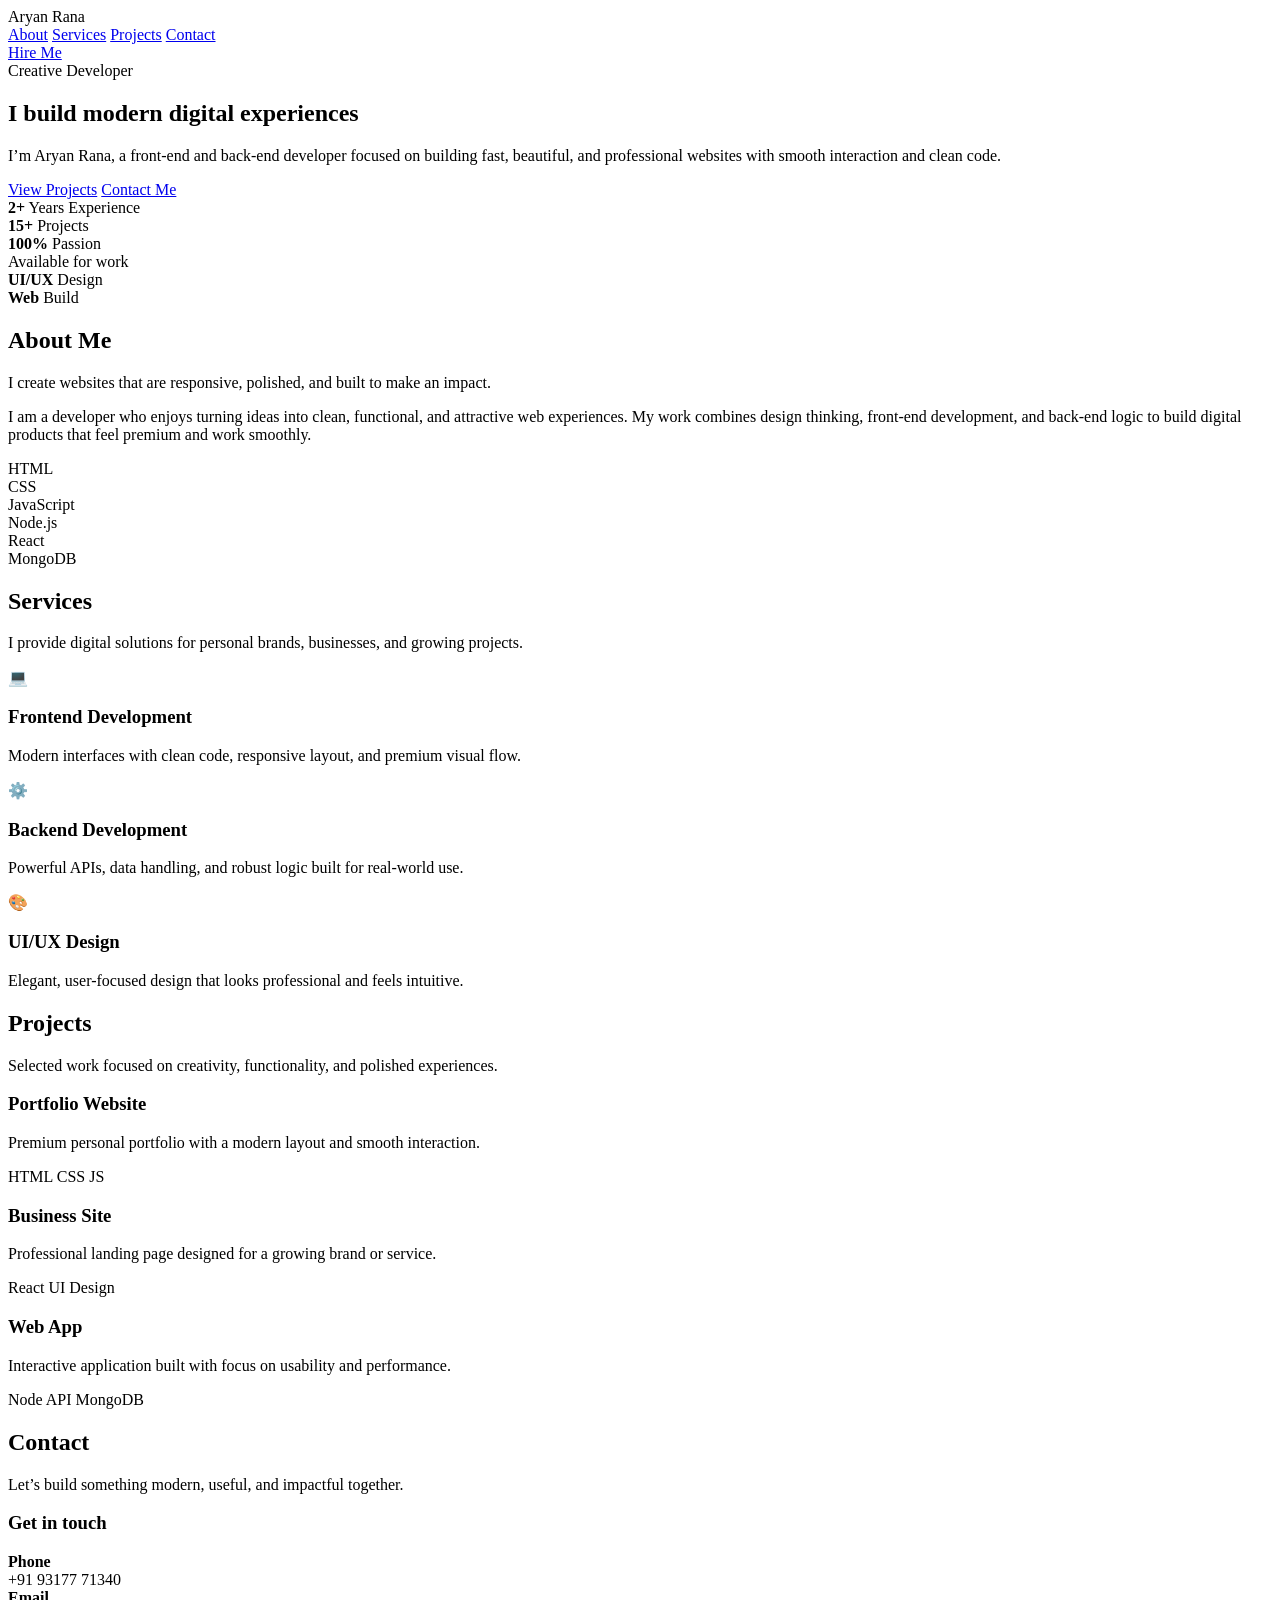
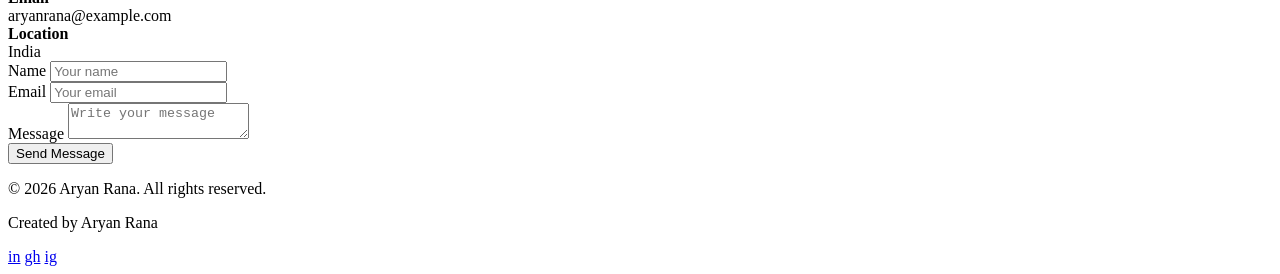
==== index.html @ 5aebc065 "Add files via upload" ====
<!DOCTYPE html>
<html lang="en">
  <head>
    <meta charset="UTF-8" />
    <meta name="viewport" content="width=device-width, initial-scale=1.0" />
    <meta name="description" content="Professional portfolio website for Aryan Rana, developer and creator." />
    <title>Aryan Rana | Portfolio</title>
    <link rel="preconnect" href="https://fonts.googleapis.com" />
    <link rel="preconnect" href="https://fonts.gstatic.com" crossorigin />
    <link href="https://fonts.googleapis.com/css2?family=Inter:wght@400;500;600;700;800;900&display=swap" rel="stylesheet" />
    <link rel="stylesheet" href="style.css" />
  </head>
  <body>
    <div class="bg-glow glow-one"></div>
    <div class="bg-glow glow-two"></div>

    <header class="topbar">
      <div class="container nav">
        <div class="logo">Aryan Rana</div>
        <nav class="nav-links">
          <a href="#about">About</a>
          <a href="#services">Services</a>
          <a href="#projects">Projects</a>
          <a href="#contact">Contact</a>
        </nav>
        <a class="btn btn-primary" href="#contact">Hire Me</a>
      </div>
    </header>

    <main>
      <section class="hero">
        <div class="container hero-grid">
          <div class="reveal">
            <span class="eyebrow">Creative Developer</span>
            <h1>
              I build <span class="gradient-text">modern digital experiences</span>
            </h1>
            <p>
              I’m Aryan Rana, a front-end and back-end developer focused on building fast,
              beautiful, and professional websites with smooth interaction and clean code.
            </p>
            <div class="hero-actions">
              <a href="#projects" class="btn btn-primary">View Projects</a>
              <a href="#contact" class="btn btn-secondary">Contact Me</a>
            </div>
            <div class="stats">
              <div class="stat">
                <strong>2+</strong>
                <span>Years Experience</span>
              </div>
              <div class="stat">
                <strong>15+</strong>
                <span>Projects</span>
              </div>
              <div class="stat">
                <strong>100%</strong>
                <span>Passion</span>
              </div>
            </div>
          </div>

          <div class="hero-visual reveal">
            <div class="orbit"></div>
            <div class="profile-card">
              <span class="badge">Available for work</span>
              <div class="avatar"></div>
              <div class="mini-box">
                <div>
                  <strong>UI/UX</strong>
                  <span>Design</span>
                </div>
                <div>
                  <strong>Web</strong>
                  <span>Build</span>
                </div>
              </div>
            </div>
          </div>
        </div>
      </section>

      <section id="about">
        <div class="container">
          <div class="section-head reveal">
            <h2>About Me</h2>
            <p>
              I create websites that are responsive, polished, and built to make an impact.
            </p>
          </div>

          <div class="about-grid">
            <div class="card about-card reveal">
              <p>
                I am a developer who enjoys turning ideas into clean, functional, and attractive
                web experiences. My work combines design thinking, front-end development, and
                back-end logic to build digital products that feel premium and work smoothly.
              </p>
            </div>

            <div class="card about-card reveal">
              <div class="skill-list">
                <div class="skill-pill">HTML</div>
                <div class="skill-pill">CSS</div>
                <div class="skill-pill">JavaScript</div>
                <div class="skill-pill">Node.js</div>
                <div class="skill-pill">React</div>
                <div class="skill-pill">MongoDB</div>
              </div>
            </div>
          </div>
        </div>
      </section>

      <section id="services">
        <div class="container">
          <div class="section-head reveal">
            <h2>Services</h2>
            <p>
              I provide digital solutions for personal brands, businesses, and growing projects.
            </p>
          </div>

          <div class="services-grid">
            <div class="card service-card reveal">
              <div class="icon">💻</div>
              <h3>Frontend Development</h3>
              <p>Modern interfaces with clean code, responsive layout, and premium visual flow.</p>
            </div>

            <div class="card service-card reveal">
              <div class="icon">⚙️</div>
              <h3>Backend Development</h3>
              <p>Powerful APIs, data handling, and robust logic built for real-world use.</p>
            </div>

            <div class="card service-card reveal">
              <div class="icon">🎨</div>
              <h3>UI/UX Design</h3>
              <p>Elegant, user-focused design that looks professional and feels intuitive.</p>
            </div>
          </div>
        </div>
      </section>

      <section id="projects">
        <div class="container">
          <div class="section-head reveal">
            <h2>Projects</h2>
            <p>
              Selected work focused on creativity, functionality, and polished experiences.
            </p>
          </div>

          <div class="projects-grid">
            <div class="card project-card reveal">
              <div class="project-image project-one"></div>
              <div class="project-body">
                <h3>Portfolio Website</h3>
                <p>Premium personal portfolio with a modern layout and smooth interaction.</p>
                <div class="tags">
                  <span>HTML</span>
                  <span>CSS</span>
                  <span>JS</span>
                </div>
              </div>
            </div>

            <div class="card project-card reveal">
              <div class="project-image project-two"></div>
              <div class="project-body">
                <h3>Business Site</h3>
                <p>Professional landing page designed for a growing brand or service.</p>
                <div class="tags">
                  <span>React</span>
                  <span>UI</span>
                  <span>Design</span>
                </div>
              </div>
            </div>

            <div class="card project-card reveal">
              <div class="project-image project-three"></div>
              <div class="project-body">
                <h3>Web App</h3>
                <p>Interactive application built with focus on usability and performance.</p>
                <div class="tags">
                  <span>Node</span>
                  <span>API</span>
                  <span>MongoDB</span>
                </div>
              </div>
            </div>
          </div>
        </div>
      </section>

      <section id="contact">
        <div class="container">
          <div class="section-head reveal">
            <h2>Contact</h2>
            <p>
              Let’s build something modern, useful, and impactful together.
            </p>
          </div>

          <div class="contact-wrap">
            <div class="card contact-card reveal">
              <h3>Get in touch</h3>
              <div class="contact-list">
                <div class="contact-item">
                  <span class="dot"></span>
                  <div>
                    <strong>Phone</strong><br />
                    +91 93177 71340
                  </div>
                </div>
                <div class="contact-item">
                  <span class="dot"></span>
                  <div>
                    <strong>Email</strong><br />
                    aryanrana@example.com
                  </div>
                </div>
                <div class="contact-item">
                  <span class="dot"></span>
                  <div>
                    <strong>Location</strong><br />
                    India
                  </div>
                </div>
              </div>
            </div>

            <div class="card contact-card reveal">
              <form id="contactForm">
                <div class="field">
                  <label for="name">Name</label>
                  <input id="name" name="name" type="text" placeholder="Your name" required />
                </div>
                <div class="field">
                  <label for="email">Email</label>
                  <input id="email" name="email" type="email" placeholder="Your email" required />
                </div>
                <div class="field">
                  <label for="message">Message</label>
                  <textarea id="message" name="message" placeholder="Write your message" required></textarea>
                </div>
                <button type="submit" class="btn btn-primary">Send Message</button>
                <p id="formStatus" class="form-status"></p>
              </form>
            </div>
          </div>
        </div>
      </section>
    </main>

    <footer>
      <div class="container footer-inner">
        <p>© 2026 Aryan Rana. All rights reserved.</p>
        <p>Created by Aryan Rana</p>
        <div class="socials">
          <a href="https://www.linkedin.com" target="_blank" rel="noreferrer">in</a>
          <a href="https://github.com" target="_blank" rel="noreferrer">gh</a>
          <a href="https://www.instagram.com" target="_blank" rel="noreferrer">ig</a>
        </div>
      </div>
    </footer>

    <script src="script.js"></script>
  </body>
</html>
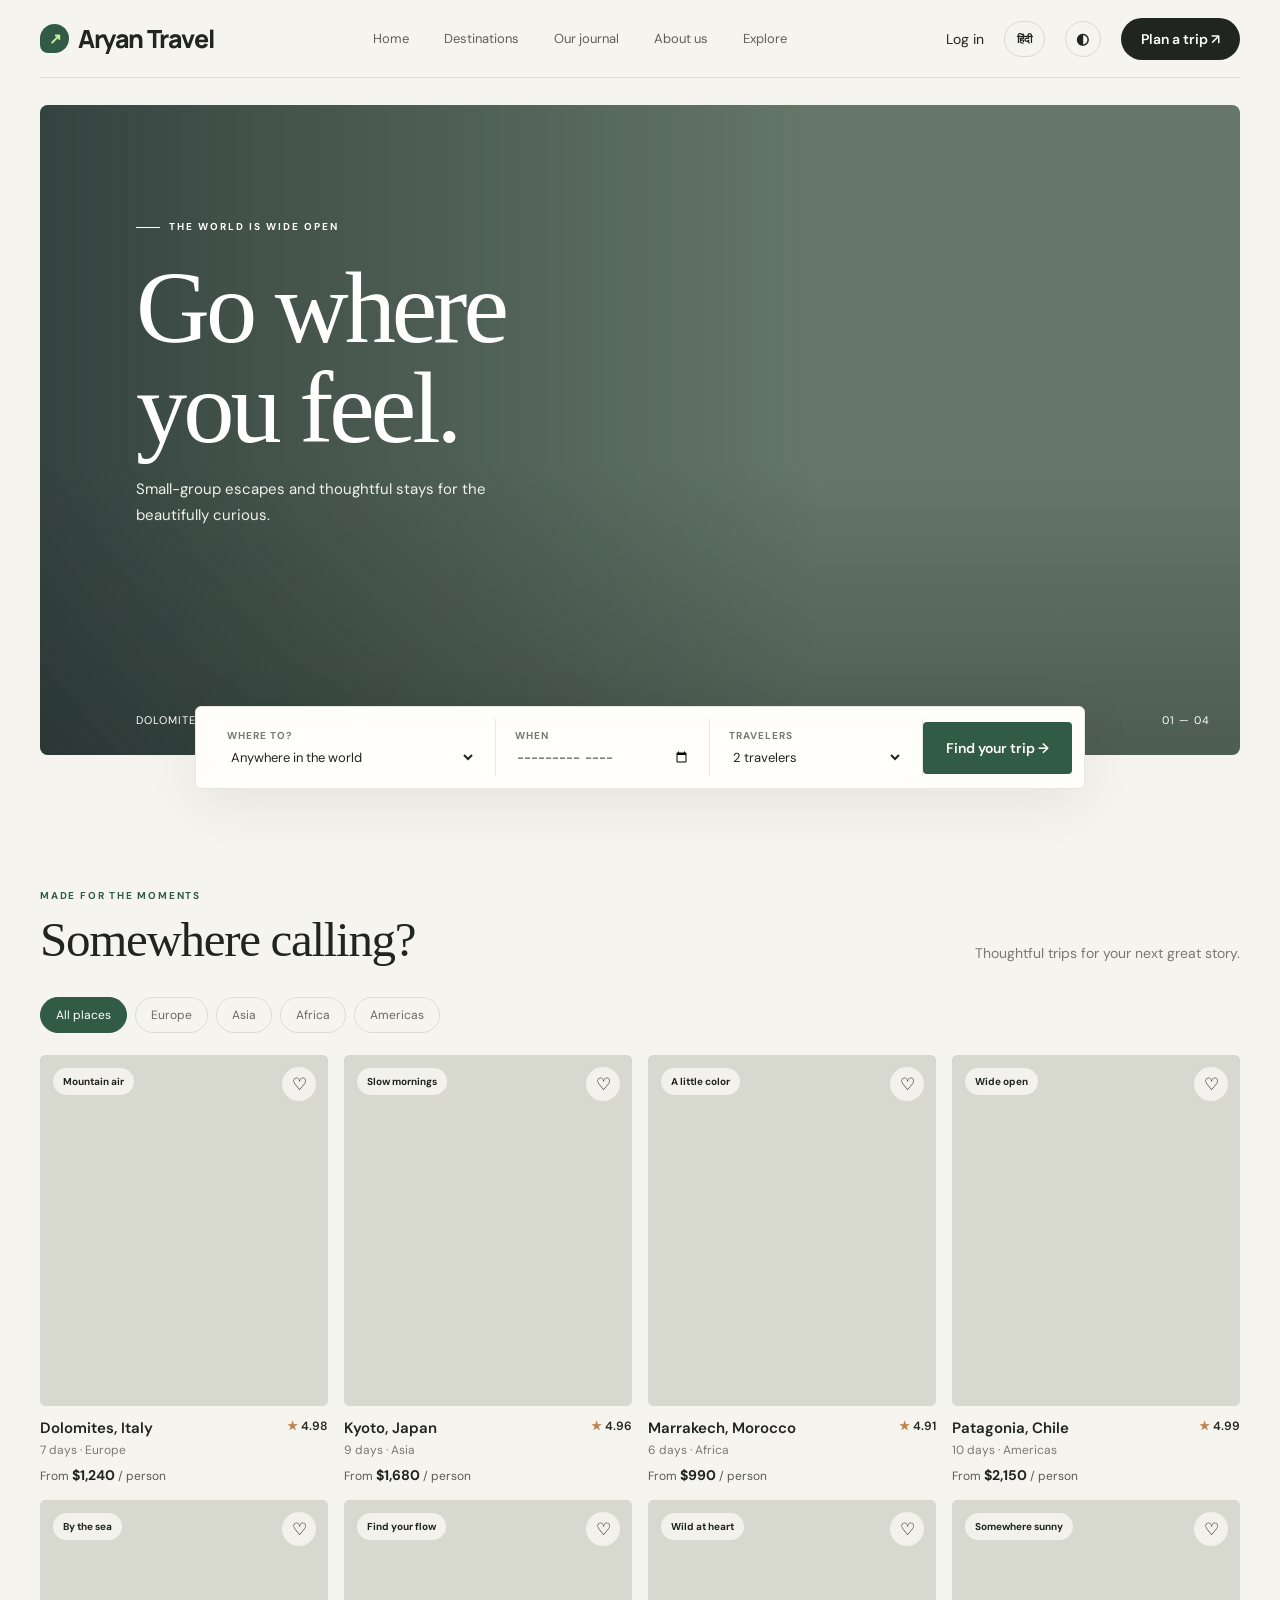
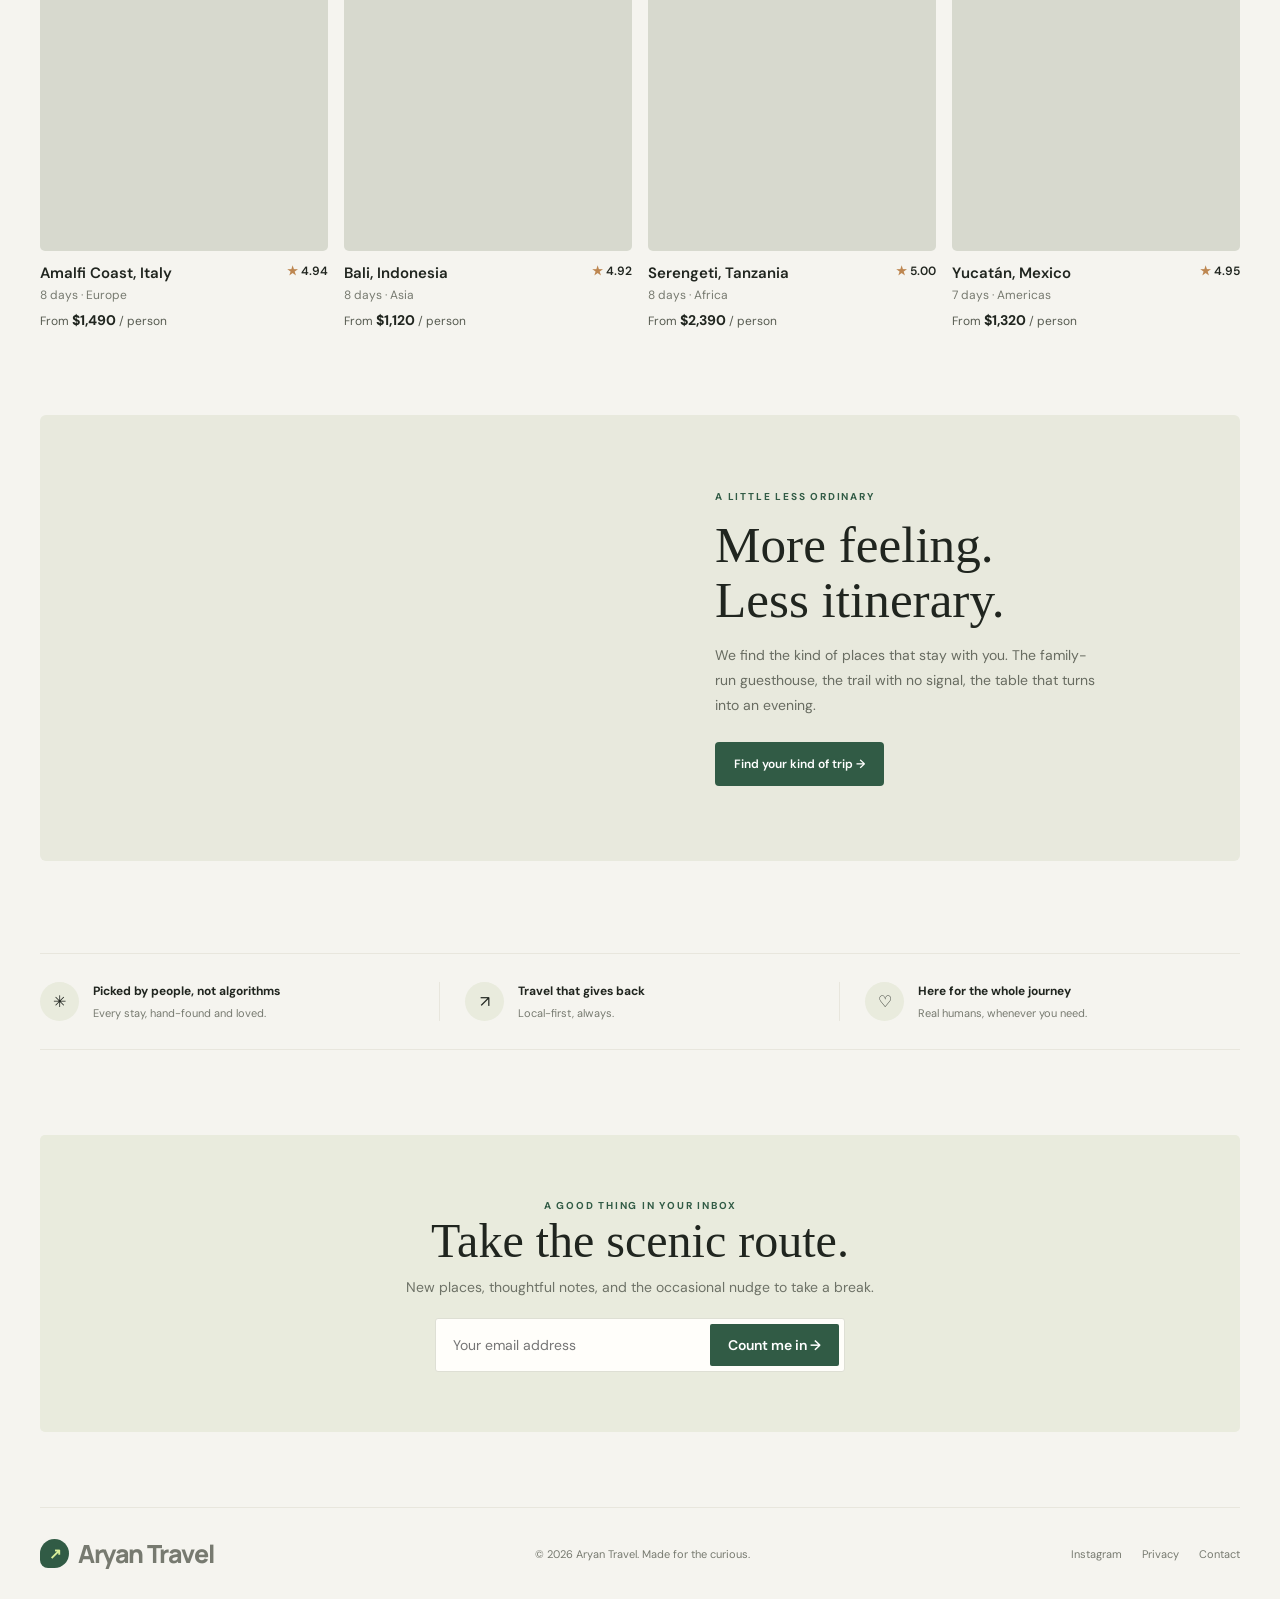
==== commit e53cab6a: "Add files via upload" ====
--- a/index.html
+++ b/index.html
@@ -1,271 +1,102 @@
-<!DOCTYPE html>
+<!doctype html>
 <html lang="en">
-  <head>
-    <meta charset="UTF-8" />
-    <meta name="viewport" content="width=device-width, initial-scale=1.0" />
-    <meta name="description" content="Professional portfolio website for Aryan Rana, developer and creator." />
-    <title>Aryan Rana | Portfolio</title>
-    <link rel="preconnect" href="https://fonts.googleapis.com" />
-    <link rel="preconnect" href="https://fonts.gstatic.com" crossorigin />
-    <link href="https://fonts.googleapis.com/css2?family=Inter:wght@400;500;600;700;800;900&display=swap" rel="stylesheet" />
-    <link rel="stylesheet" href="style.css" />
-  </head>
-  <body>
-    <div class="bg-glow glow-one"></div>
-    <div class="bg-glow glow-two"></div>
-
-    <header class="topbar">
-      <div class="container nav">
-        <div class="logo">Aryan Rana</div>
-        <nav class="nav-links">
-          <a href="#about">About</a>
-          <a href="#services">Services</a>
-          <a href="#projects">Projects</a>
-          <a href="#contact">Contact</a>
-        </nav>
-        <a class="btn btn-primary" href="#contact">Hire Me</a>
-      </div>
-    </header>
-
-    <main>
-      <section class="hero">
-        <div class="container hero-grid">
-          <div class="reveal">
-            <span class="eyebrow">Creative Developer</span>
-            <h1>
-              I build <span class="gradient-text">modern digital experiences</span>
-            </h1>
-            <p>
-              I’m Aryan Rana, a front-end and back-end developer focused on building fast,
-              beautiful, and professional websites with smooth interaction and clean code.
-            </p>
-            <div class="hero-actions">
-              <a href="#projects" class="btn btn-primary">View Projects</a>
-              <a href="#contact" class="btn btn-secondary">Contact Me</a>
-            </div>
-            <div class="stats">
-              <div class="stat">
-                <strong>2+</strong>
-                <span>Years Experience</span>
-              </div>
-              <div class="stat">
-                <strong>15+</strong>
-                <span>Projects</span>
-              </div>
-              <div class="stat">
-                <strong>100%</strong>
-                <span>Passion</span>
-              </div>
-            </div>
-          </div>
-
-          <div class="hero-visual reveal">
-            <div class="orbit"></div>
-            <div class="profile-card">
-              <span class="badge">Available for work</span>
-              <div class="avatar"></div>
-              <div class="mini-box">
-                <div>
-                  <strong>UI/UX</strong>
-                  <span>Design</span>
-                </div>
-                <div>
-                  <strong>Web</strong>
-                  <span>Build</span>
-                </div>
-              </div>
-            </div>
-          </div>
-        </div>
-      </section>
-
-      <section id="about">
-        <div class="container">
-          <div class="section-head reveal">
-            <h2>About Me</h2>
-            <p>
-              I create websites that are responsive, polished, and built to make an impact.
-            </p>
-          </div>
-
-          <div class="about-grid">
-            <div class="card about-card reveal">
-              <p>
-                I am a developer who enjoys turning ideas into clean, functional, and attractive
-                web experiences. My work combines design thinking, front-end development, and
-                back-end logic to build digital products that feel premium and work smoothly.
-              </p>
-            </div>
-
-            <div class="card about-card reveal">
-              <div class="skill-list">
-                <div class="skill-pill">HTML</div>
-                <div class="skill-pill">CSS</div>
-                <div class="skill-pill">JavaScript</div>
-                <div class="skill-pill">Node.js</div>
-                <div class="skill-pill">React</div>
-                <div class="skill-pill">MongoDB</div>
-              </div>
-            </div>
-          </div>
-        </div>
-      </section>
-
-      <section id="services">
-        <div class="container">
-          <div class="section-head reveal">
-            <h2>Services</h2>
-            <p>
-              I provide digital solutions for personal brands, businesses, and growing projects.
-            </p>
-          </div>
-
-          <div class="services-grid">
-            <div class="card service-card reveal">
-              <div class="icon">💻</div>
-              <h3>Frontend Development</h3>
-              <p>Modern interfaces with clean code, responsive layout, and premium visual flow.</p>
-            </div>
-
-            <div class="card service-card reveal">
-              <div class="icon">⚙️</div>
-              <h3>Backend Development</h3>
-              <p>Powerful APIs, data handling, and robust logic built for real-world use.</p>
-            </div>
-
-            <div class="card service-card reveal">
-              <div class="icon">🎨</div>
-              <h3>UI/UX Design</h3>
-              <p>Elegant, user-focused design that looks professional and feels intuitive.</p>
-            </div>
-          </div>
-        </div>
-      </section>
-
-      <section id="projects">
-        <div class="container">
-          <div class="section-head reveal">
-            <h2>Projects</h2>
-            <p>
-              Selected work focused on creativity, functionality, and polished experiences.
-            </p>
-          </div>
-
-          <div class="projects-grid">
-            <div class="card project-card reveal">
-              <div class="project-image project-one"></div>
-              <div class="project-body">
-                <h3>Portfolio Website</h3>
-                <p>Premium personal portfolio with a modern layout and smooth interaction.</p>
-                <div class="tags">
-                  <span>HTML</span>
-                  <span>CSS</span>
-                  <span>JS</span>
-                </div>
-              </div>
-            </div>
-
-            <div class="card project-card reveal">
-              <div class="project-image project-two"></div>
-              <div class="project-body">
-                <h3>Business Site</h3>
-                <p>Professional landing page designed for a growing brand or service.</p>
-                <div class="tags">
-                  <span>React</span>
-                  <span>UI</span>
-                  <span>Design</span>
-                </div>
-              </div>
-            </div>
-
-            <div class="card project-card reveal">
-              <div class="project-image project-three"></div>
-              <div class="project-body">
-                <h3>Web App</h3>
-                <p>Interactive application built with focus on usability and performance.</p>
-                <div class="tags">
-                  <span>Node</span>
-                  <span>API</span>
-                  <span>MongoDB</span>
-                </div>
-              </div>
-            </div>
-          </div>
-        </div>
-      </section>
-
-      <section id="contact">
-        <div class="container">
-          <div class="section-head reveal">
-            <h2>Contact</h2>
-            <p>
-              Let’s build something modern, useful, and impactful together.
-            </p>
-          </div>
-
-          <div class="contact-wrap">
-            <div class="card contact-card reveal">
-              <h3>Get in touch</h3>
-              <div class="contact-list">
-                <div class="contact-item">
-                  <span class="dot"></span>
-                  <div>
-                    <strong>Phone</strong><br />
-                    +91 93177 71340
-                  </div>
-                </div>
-                <div class="contact-item">
-                  <span class="dot"></span>
-                  <div>
-                    <strong>Email</strong><br />
-                    aryanrana@example.com
-                  </div>
-                </div>
-                <div class="contact-item">
-                  <span class="dot"></span>
-                  <div>
-                    <strong>Location</strong><br />
-                    India
-                  </div>
-                </div>
-              </div>
-            </div>
-
-            <div class="card contact-card reveal">
-              <form id="contactForm">
-                <div class="field">
-                  <label for="name">Name</label>
-                  <input id="name" name="name" type="text" placeholder="Your name" required />
-                </div>
-                <div class="field">
-                  <label for="email">Email</label>
-                  <input id="email" name="email" type="email" placeholder="Your email" required />
-                </div>
-                <div class="field">
-                  <label for="message">Message</label>
-                  <textarea id="message" name="message" placeholder="Write your message" required></textarea>
-                </div>
-                <button type="submit" class="btn btn-primary">Send Message</button>
-                <p id="formStatus" class="form-status"></p>
-              </form>
-            </div>
-          </div>
-        </div>
-      </section>
-    </main>
-
-    <footer>
-      <div class="container footer-inner">
-        <p>© 2026 Aryan Rana. All rights reserved.</p>
-        <p>Created by Aryan Rana</p>
-        <div class="socials">
-          <a href="https://www.linkedin.com" target="_blank" rel="noreferrer">in</a>
-          <a href="https://github.com" target="_blank" rel="noreferrer">gh</a>
-          <a href="https://www.instagram.com" target="_blank" rel="noreferrer">ig</a>
-        </div>
-      </div>
-    </footer>
-
-    <script src="script.js"></script>
-  </body>
-</html>
+<head>
+<meta charset="UTF-8"><meta name="viewport" content="width=device-width,initial-scale=1"><meta name="theme-color" content="#f5f4ef"><meta name="description" content="Thoughtful trips, extraordinary places, and room to wander with Aryan Travel."><title>Aryan Travel — Go where you feel</title>
+<link rel="preconnect" href="https://fonts.googleapis.com"><link rel="preconnect" href="https://fonts.gstatic.com" crossorigin><link href="https://fonts.googleapis.com/css2?family=DM+Sans:wght@400;500;600;700&family=Manrope:wght@400;500;600;700;800&display=swap" rel="stylesheet">
+<style>
+:root{--ink:#20251f;--muted:#777a70;--paper:#f5f4ef;--white:#fffefa;--green:#315b45;--lime:#d9ef9a;--line:#e8e6dd;--serif:Georgia,'Times New Roman',serif;--sans:'DM Sans',sans-serif;--display:'Manrope',sans-serif}*{box-sizing:border-box}html{scroll-behavior:smooth}body{margin:0;background:var(--paper);color:var(--ink);font:14px var(--sans)}button,input,select{font:inherit}a{color:inherit;text-decoration:none}.shell{width:min(1360px,calc(100% - 80px));margin:auto}.topbar{height:78px;display:flex;align-items:center;justify-content:space-between;border-bottom:1px solid #20251f1a}.brand{font:800 25px var(--display);letter-spacing:-1.4px;display:flex;align-items:center;gap:9px}.mark{width:29px;height:29px;border-radius:50% 50% 50% 8px;background:var(--green);display:grid;place-items:center;color:var(--lime);font-size:15px}.nav{display:flex;gap:35px;color:#5e6158;font-size:13px}.nav a:hover{color:var(--green)}.actions{display:flex;align-items:center;gap:20px}.signup{background:var(--ink);color:white;border:0;border-radius:30px;padding:12px 20px;font-weight:600;cursor:pointer}.menu{display:none;border:0;background:none;font-size:23px}.hero{position:relative;margin-top:27px;height:min(650px,72vw);min-height:510px;border-radius:8px;overflow:hidden;background:#738674}.hero img{position:absolute;inset:0;width:100%;height:100%;object-fit:cover;object-position:center 55%;animation:arrive 1s ease both}.hero:after{content:"";position:absolute;inset:0;background:linear-gradient(90deg,#0c171d99,#0c171d21 65%),linear-gradient(0deg,#0e161145,transparent 45%)}.copy{position:absolute;z-index:1;top:17%;left:8%;color:white;max-width:620px;animation:rise .8s .1s both}.eyebrow,.kicker{font-size:10px;text-transform:uppercase;letter-spacing:2px;font-weight:700}.eyebrow:before{content:"";display:inline-block;width:24px;height:1px;background:currentColor;vertical-align:middle;margin-right:9px}.copy h1{font:500 clamp(58px,8vw,105px)/.98 var(--serif);letter-spacing:-4px;margin:24px 0 19px}.copy p{font-size:15px;line-height:1.7;color:#f1f1e9;max-width:365px}.hero-note,.hero-count{position:absolute;z-index:1;bottom:28px;color:white;font-size:11px;letter-spacing:1px;text-transform:uppercase}.hero-note{left:8%}.hero-count{right:30px}.search{position:relative;z-index:2;background:var(--white);width:min(890px,calc(100% - 80px));margin:-49px auto 0;box-shadow:0 15px 55px #20251f14;border:1px solid var(--line);border-radius:6px;padding:12px;display:grid;grid-template-columns:1.35fr 1fr 1fr auto;align-items:center}.field{height:57px;padding:9px 19px;border-right:1px solid var(--line);display:flex;flex-direction:column;justify-content:center;gap:6px}.field label{font-size:10px;letter-spacing:1px;text-transform:uppercase;font-weight:700;color:var(--muted)}.field select,.field input{border:0;outline:0;background:transparent;color:var(--ink);font-size:13px;min-width:0}.search button,.solid{height:52px;padding:0 23px;border:0;border-radius:4px;background:var(--green);color:white;font-weight:600;cursor:pointer}.section{padding:96px 0 80px}.section-head{display:flex;align-items:end;justify-content:space-between;margin-bottom:28px}.kicker{color:var(--green);letter-spacing:1.8px}.section h2{font:500 clamp(34px,4vw,49px)/1.1 var(--serif);letter-spacing:-1.3px;margin:10px 0 0}.intro{color:var(--muted);margin:0 0 5px}.filters{display:flex;gap:8px;margin-bottom:20px;overflow:auto;padding:2px 0}.filter{border:1px solid #dcdcd2;color:#676b61;background:transparent;border-radius:30px;padding:9px 15px;font-size:12px;white-space:nowrap;cursor:pointer}.filter:hover,.filter.selected{background:var(--green);color:white;border-color:var(--green)}.grid{display:grid;grid-template-columns:repeat(4,1fr);gap:16px}.destination{min-width:0;cursor:pointer;animation:rise .45s both}.photo{position:relative;overflow:hidden;aspect-ratio:.82;border-radius:5px;background:#d7d9ce}.photo img{width:100%;height:100%;object-fit:cover;transition:transform .6s}.destination:hover .photo img{transform:scale(1.045)}.tag{position:absolute;left:13px;top:13px;background:#f5f4efeb;border-radius:30px;padding:7px 10px;font-size:10px;font-weight:700}.heart{position:absolute;right:12px;top:12px;width:34px;height:34px;border:0;border-radius:50%;background:#f5f4efeb;font-size:17px;cursor:pointer}.heart.saved{color:#bc4e42}.meta{display:flex;justify-content:space-between;align-items:start;padding-top:12px}.meta h3{font-size:15px;margin:0 0 4px;font-weight:600}.meta p{font-size:12px;color:var(--muted);margin:0}.rating{font-size:12px;font-weight:600;white-space:nowrap}.rating span{color:#bd8650}.price{font-size:12px;color:#575b51;margin-top:8px}.price strong{font-size:14px;color:var(--ink)}.story{min-height:400px;display:grid;grid-template-columns:1fr 1fr;background:#e8e9dd;margin:6px auto 92px;overflow:hidden;border-radius:6px}.story img{width:100%;height:100%;min-height:400px;object-fit:cover}.story-copy{padding:clamp(35px,6vw,75px);display:flex;flex-direction:column;align-items:flex-start;justify-content:center}.story-copy h2{font:500 clamp(36px,4vw,53px)/1.07 var(--serif);margin:15px 0}.story-copy p{color:#686c61;line-height:1.8;max-width:385px;margin:0 0 24px}.solid{height:auto;display:inline-flex;align-items:center;gap:15px;padding:14px 19px;font-size:12px}.perks{display:grid;grid-template-columns:repeat(3,1fr);border-block:1px solid var(--line);padding:28px 0;margin-bottom:85px}.perk{display:flex;gap:14px;align-items:center;padding:0 25px;border-right:1px solid var(--line)}.perk:first-child{padding-left:0}.perk:last-child{border:0}.perk-icon{width:39px;height:39px;display:grid;place-items:center;background:#e9ebdd;border-radius:50%;font-size:16px}.perk strong{display:block;font-size:12px;margin-bottom:4px}.perk span:last-child{font-size:11px;color:var(--muted)}.newsletter{padding:60px 25px;background:#e9ebdd;text-align:center;border-radius:5px;margin-bottom:75px}.newsletter h2{font:500 clamp(34px,4vw,48px) var(--serif);margin:0 0 10px}.newsletter p{color:#6e7267;margin:0 0 22px}.email{margin:auto;display:flex;max-width:410px;padding:5px;background:var(--white);border:1px solid #dedfd4;border-radius:3px}.email input{flex:1;min-width:0;padding:0 12px;border:0;outline:0;background:transparent}.email button{background:var(--green);color:white;border:0;border-radius:2px;padding:12px 18px;font-weight:600;cursor:pointer}.footer{border-top:1px solid var(--line);padding:28px 0;display:flex;justify-content:space-between;align-items:center;color:var(--muted);font-size:11px}.footlinks{display:flex;gap:20px}.toast{position:fixed;z-index:5;bottom:24px;left:50%;transform:translate(-50%,20px);padding:13px 19px;background:var(--ink);color:white;border-radius:4px;opacity:0;pointer-events:none;transition:.25s}.toast.show{opacity:1;transform:translate(-50%,0)}.backdrop{position:fixed;inset:0;background:#131914a8;z-index:10;display:none;place-items:center;padding:20px}.backdrop.open{display:grid}.modal{width:min(490px,100%);background:var(--white);padding:30px;border-radius:6px;position:relative}.close{position:absolute;right:17px;top:13px;border:0;background:none;font-size:23px;cursor:pointer}.modal h2{font:500 36px var(--serif);margin:10px 0}.modal p{color:var(--muted);line-height:1.7}.details{display:flex;gap:18px;border-top:1px solid var(--line);padding-top:15px;font-size:12px}@keyframes arrive{from{transform:scale(1.035);opacity:.7}to{transform:scale(1);opacity:1}}@keyframes rise{from{transform:translateY(15px);opacity:0}to{transform:translateY(0);opacity:1}}@media(max-width:850px){.shell{width:calc(100% - 42px)}.nav{gap:18px}.hero{height:570px}.search{width:calc(100% - 80px);grid-template-columns:1fr 1fr}.field{padding:8px 10px}.field:nth-child(2){border-right:0}.field:nth-child(3){border-top:1px solid var(--line)}.search button{margin:4px}.section{padding:75px 0 60px}.grid{grid-template-columns:repeat(2,1fr);gap:25px 14px}.photo{aspect-ratio:1.02}.story{margin-bottom:72px}.story-copy{padding:34px}.perks{margin-bottom:65px}}@media(max-width:600px){.shell{width:calc(100% - 32px)}.topbar{height:67px}.brand{font-size:23px}.menu{display:block}.nav{display:none;position:absolute;z-index:4;top:66px;left:0;right:0;padding:18px 22px;background:var(--paper);border-bottom:1px solid var(--line);flex-direction:column;gap:18px}.nav.open{display:flex}.actions{gap:12px}.actions>a:first-child{display:none}.signup{padding:10px 14px;font-size:12px}.hero{margin-top:15px;height:590px;min-height:0}.hero img{object-position:58% center}.copy{top:16%;left:7%;right:7%}.copy h1{font-size:66px;letter-spacing:-2.6px;margin:20px 0 15px}.copy p{font-size:13px;max-width:270px}.hero-note{left:7%;font-size:9px}.hero-count{right:16px}.search{width:calc(100% - 48px);margin-top:-35px;padding:8px}.field{height:53px}.field label{font-size:9px}.field select,.field input{font-size:11px}.search button{font-size:11px;padding:0 8px}.section{padding:64px 0 50px}.section-head{align-items:flex-start;gap:12px}.section h2{font-size:37px}.intro{display:none}.section-head .kicker{font-size:9px}.grid{gap:22px 10px}.photo{aspect-ratio:.82}.tag{left:8px;top:8px;font-size:9px;padding:6px 8px}.heart{right:8px;top:8px;width:31px;height:31px}.meta h3{font-size:13px}.meta p,.rating,.price{font-size:10px}.price strong{font-size:12px}.story{grid-template-columns:1fr;margin-bottom:55px}.story img{min-height:255px;height:255px}.story-copy{padding:32px 25px 36px}.story-copy h2{font-size:39px}.perks{grid-template-columns:1fr;gap:20px;padding:22px 0;margin-bottom:50px}.perk,.perk:first-child{padding:0;border:0}.newsletter{padding:43px 18px;margin-bottom:50px}.newsletter h2{font-size:37px}.newsletter p{font-size:12px;line-height:1.6}.footer{gap:14px;align-items:flex-start;flex-direction:column}.footlinks{gap:15px}}@media(prefers-reduced-motion:reduce){*,*:before,*:after{scroll-behavior:auto!important;animation-duration:.01ms!important;transition-duration:.01ms!important}}
+.scroll-title{--title-tilt:8deg;--title-y:22px;opacity:0;transform:perspective(900px) translate3d(0,var(--title-y),0) rotateX(var(--title-tilt));transform-origin:center bottom;transition:opacity .7s ease,transform .85s cubic-bezier(.2,.7,.2,1);backface-visibility:hidden}.scroll-title.is-visible{opacity:1}.destination{opacity:0;transform:perspective(900px) translateY(20px) rotateX(4deg);transform-origin:center bottom;transition:opacity .65s ease,transform .8s cubic-bezier(.2,.7,.2,1)}.destination.is-visible{opacity:1;transform:perspective(900px) translateY(0) rotateX(0)}.photo img,.story>img{will-change:transform;transform:translate3d(0,var(--photo-drift,0px),0) scale(1.06);transition:transform .12s linear}.story>img{opacity:0;transition:opacity .7s ease,transform .12s linear}.story>img.is-visible{opacity:1}@media(prefers-reduced-motion:reduce){.scroll-title,.scroll-title.is-visible,.destination,.destination.is-visible,.photo img,.story>img,.story>img.is-visible{opacity:1;transform:none;transition:none;animation:none}}
+</style>
+<style>
+.destination{--card-depth-tilt:4deg;--card-depth-y:14px;--card-depth-scale:.98;transition:opacity .65s ease,transform .2s ease-out;transform:perspective(1100px) translateY(var(--card-depth-y)) rotateX(var(--card-depth-tilt)) scale(var(--card-depth-scale))}
+.destination.is-visible{transform:perspective(1100px) translateY(var(--card-depth-y)) rotateX(var(--card-depth-tilt)) scale(var(--card-depth-scale))}
+.photo{perspective:1100px;transform-style:preserve-3d}
+.photo img,.story>img,.hero>img{--photo-zoom:1.12;--photo-tilt:0deg;transform:perspective(1200px) translate3d(0,var(--photo-drift,0px),20px) scale(var(--photo-zoom)) rotateX(var(--photo-tilt));transition:transform .16s linear;backface-visibility:hidden}
+.hero>img{animation:heroFade .9s ease both}@keyframes heroFade{from{opacity:.65}to{opacity:1}}
+.story>img{transform:perspective(1200px) translate3d(0,var(--photo-drift,0px),20px) scale(var(--photo-zoom)) rotateX(var(--photo-tilt))}
+@media(max-width:600px){.destination,.destination.is-visible{--card-depth-tilt:0deg;--card-depth-y:0px;--card-depth-scale:1}.photo img,.story>img,.hero>img{--photo-tilt:0deg;--photo-zoom:1.08}}
+@media(prefers-reduced-motion:reduce){.destination,.destination.is-visible,.photo img,.story>img,.hero>img{transform:none;transition:none;animation:none}}
+</style>
+<style>
+.language-toggle{border:1px solid #d8d9d0;border-radius:30px;background:transparent;color:var(--ink);padding:9px 12px;font-size:11px;font-weight:700;cursor:pointer}.language-toggle:hover{background:#e9ebdd}@media(max-width:600px){.language-toggle{padding:8px 9px;font-size:10px}}
+html[lang="hi"] body{font-family:"Noto Sans Devanagari","Nirmala UI",var(--sans)}
+.language-toggle{min-width:36px;height:36px;cursor:pointer}.theme-toggle{width:36px;height:36px;padding:0;font-size:15px}.home-pages{position:relative}.home-pages summary{list-style:none;cursor:pointer;color:inherit}.home-pages summary::-webkit-details-marker{display:none}.home-pages-panel{position:absolute;z-index:9;top:calc(100% + 14px);right:0;min-width:180px;padding:8px;background:var(--white);border:1px solid var(--line);box-shadow:0 14px 35px #0002;border-radius:4px;display:grid;gap:2px}.home-pages-panel a{padding:10px 12px;border-radius:3px}.home-pages-panel a:hover{background:#e9ebdd;color:var(--green)}
+html[data-theme="dark"]{color-scheme:dark;--ink:#edf1eb;--muted:#adb7ac;--paper:#18211c;--white:#222e27;--green:#78a983;--lime:#d9ef9a;--line:#354239}html[data-theme="dark"] .story,html[data-theme="dark"] .newsletter{background:#28362c}html[data-theme="dark"] .story-copy p,html[data-theme="dark"] .newsletter p{color:#c4cec2}html[data-theme="dark"] .perk-icon{background:#35463a}html[data-theme="dark"] .filter{border-color:#46534a;color:var(--muted)}html[data-theme="dark"] .filter.selected{background:var(--green);color:#152019}html[data-theme="dark"] .search-card,html[data-theme="dark"] .email{background:var(--white);border-color:var(--line)}html[data-theme="dark"] .search-field{border-color:var(--line)}html[data-theme="dark"] .language-toggle{color:var(--ink);border-color:var(--line)}html[data-theme="dark"] .home-pages-panel{background:var(--white);border-color:var(--line)}
+</style>
+</head>
+<body>
+<header class="shell topbar"><a class="brand" href="#home"><span class="mark">↗</span> Aryan Travel</a><nav class="nav" id="nav"><a href="#home">Home</a><a href="#destinations">Destinations</a><a href="#journal">Our journal</a><a href="#about">About us</a></nav><div class="actions"><a href="#newsletter">Log in</a><a class="signup" href="#destinations">Plan a trip ↗</a><button class="menu" id="menu" aria-label="Open navigation">☰</button></div></header>
+<main><section class="shell hero" id="home"><img src="https://images.unsplash.com/photo-1470770841072-f978cf4d019e?auto=format&fit=crop&w=2200&q=88" alt="Quiet alpine lake reflecting mountains at sunrise"><div class="copy"><span class="eyebrow">The world is wide open</span><h1>Go where<br>you feel.</h1><p>Small-group escapes and thoughtful stays for the beautifully curious.</p></div><span class="hero-note">Dolomites, Italy · 46°28′N 11°43′E</span><span class="hero-count">01 — 04</span></section>
+<form class="search" id="search"><div class="field"><label for="place">Where to?</label><select id="place"><option value="All">Anywhere in the world</option><option>Europe</option><option>Asia</option><option>Africa</option><option>Americas</option></select></div><div class="field"><label for="month">When</label><input id="month" type="month" aria-label="Travel month"></div><div class="field"><label for="people">Travelers</label><select id="people"><option>2 travelers</option><option>1 traveler</option><option>3 travelers</option><option>4 travelers</option><option>5+ travelers</option></select></div><button type="submit">Find your trip →</button></form>
+<section class="shell section" id="destinations"><div class="section-head"><div><span class="kicker">Made for the moments</span><h2>Somewhere calling?</h2></div><p class="intro">Thoughtful trips for your next great story.</p></div><div class="filters" role="group" aria-label="Filter destinations"><button class="filter selected" data-filter="All">All places</button><button class="filter" data-filter="Europe">Europe</button><button class="filter" data-filter="Asia">Asia</button><button class="filter" data-filter="Africa">Africa</button><button class="filter" data-filter="Americas">Americas</button></div><div class="grid" id="grid" aria-live="polite"></div></section>
+<section class="shell story" id="journal"><img src="https://images.unsplash.com/photo-1519681393784-d120267933ba?auto=format&fit=crop&w=1100&q=85" alt="Snow-covered peaks under a starry night sky" loading="lazy"><div class="story-copy"><span class="kicker">A little less ordinary</span><h2>More feeling.<br>Less itinerary.</h2><p>We find the kind of places that stay with you. The family-run guesthouse, the trail with no signal, the table that turns into an evening.</p><a class="solid" href="#destinations">Find your kind of trip →</a></div></section>
+<section class="shell perks" id="about"><div class="perk"><span class="perk-icon">✳</span><div><strong>Picked by people, not algorithms</strong><span>Every stay, hand-found and loved.</span></div></div><div class="perk"><span class="perk-icon">↗</span><div><strong>Travel that gives back</strong><span>Local-first, always.</span></div></div><div class="perk"><span class="perk-icon">♡</span><div><strong>Here for the whole journey</strong><span>Real humans, whenever you need.</span></div></div></section>
+<section class="shell newsletter" id="newsletter"><span class="kicker">A good thing in your inbox</span><h2>Take the scenic route.</h2><p>New places, thoughtful notes, and the occasional nudge to take a break.</p><form class="email" id="email"><input type="email" placeholder="Your email address" aria-label="Your email address" required><button>Count me in →</button></form></section></main>
+<footer class="shell footer"><a class="brand" href="#home"><span class="mark">↗</span> Aryan Travel</a><span>© 2026 Aryan Travel. Made for the curious.</span><div class="footlinks"><a href="#about">Instagram</a><a href="#about">Privacy</a><a href="#about">Contact</a></div></footer><div class="toast" id="toast" role="status" aria-live="polite"></div>
+<div class="backdrop" id="backdrop" role="dialog" aria-modal="true" aria-labelledby="modalTitle"><div class="modal"><button class="close" id="close" aria-label="Close">×</button><span class="kicker" id="modalKicker">An Aryan Travel escape</span><h2 id="modalTitle"></h2><p id="modalDescription"></p><div class="details"><span id="modalDuration"></span><span id="modalPrice"></span><span id="modalRating"></span></div><a class="solid" href="#newsletter" id="book">Ask us about this trip →</a></div></div>
+<script>
+document.addEventListener('DOMContentLoaded',()=>{
+	const reducedMotion=window.matchMedia('(prefers-reduced-motion: reduce)').matches;
+	const titles=[...document.querySelectorAll('.section-head h2,.story-copy h2,.newsletter h2,.copy h1')];
+	const cards=[...document.querySelectorAll('.destination')];
+	const photos=[...document.querySelectorAll('.photo img,.story>img,.hero>img')];
+	if(reducedMotion){[...titles,...cards,...photos].forEach(element=>element.classList.add('is-visible'));return}
+	const observer=new IntersectionObserver(entries=>entries.forEach(entry=>{if(entry.isIntersecting){entry.target.classList.add('is-visible');observer.unobserve(entry.target)}}),{threshold:.14,rootMargin:'0px 0px -5% 0px'});
+	[...titles,...cards,...photos].forEach(element=>observer.observe(element));
+	let scheduled=false;
+	function updateDepth(){
+		scheduled=false;
+		const viewport=window.innerHeight||1;
+		const smallScreen=window.matchMedia('(max-width:600px)').matches;
+		titles.forEach(title=>{const rect=title.getBoundingClientRect();const offset=(rect.top+rect.height/2-viewport/2)/viewport;title.style.setProperty('--title-tilt',`${Math.max(-8,Math.min(8,offset*-14))}deg`);title.style.setProperty('--title-y',`${Math.max(-12,Math.min(12,offset*20))}px`)});
+		cards.forEach(card=>{const rect=card.getBoundingClientRect();const offset=(rect.top+rect.height/2-viewport/2)/viewport;const proximity=Math.max(0,1-Math.min(1,Math.abs(offset)*1.4));card.style.setProperty('--card-depth-tilt',`${smallScreen?0:Math.max(-4,Math.min(4,offset*-7))}deg`);card.style.setProperty('--card-depth-y',`${smallScreen?0:Math.max(-12,Math.min(12,offset*-20))}px`);card.style.setProperty('--card-depth-scale',`${smallScreen?1:.975+proximity*.025}`)});
+		photos.forEach(photo=>{const rect=photo.getBoundingClientRect();const offset=(rect.top+rect.height/2-viewport/2)/viewport;const proximity=Math.max(0,1-Math.min(1,Math.abs(offset)*1.35));photo.style.setProperty('--photo-drift',`${Math.max(-30,Math.min(30,offset*-50))}px`);photo.style.setProperty('--photo-zoom',`${smallScreen?1.08:1.1+proximity*.1}`);photo.style.setProperty('--photo-tilt',`${smallScreen?0:Math.max(-2,Math.min(2,offset*-3))}deg`)});
+	}
+	function requestDepthUpdate(){if(!scheduled){scheduled=true;requestAnimationFrame(updateDepth)}}
+	window.addEventListener('scroll',requestDepthUpdate,{passive:true});window.addEventListener('resize',requestDepthUpdate);updateDepth();
+});
+</script>
+<script>
+let siteLanguage='en';
+const languageCopy={
+en:{home:'Home',destinations:'Destinations',journal:'Our journal',about:'About us',login:'Log in',planTrip:'Plan a trip ↗',heroEyebrow:'The world is wide open',heroTitle:'Go where<br>you feel.',heroDescription:'Small-group escapes and thoughtful stays for the beautifully curious.',where:'Where to?',anywhere:'Anywhere in the world',when:'When',travelers:'Travelers',findTrip:'Find your trip →',moments:'Made for the moments',somewhere:'Somewhere calling?',intro:'Thoughtful trips for your next great story.',allPlaces:'All places',storyKicker:'A little less ordinary',storyTitle:'More feeling.<br>Less itinerary.',storyDescription:'We find the kind of places that stay with you. The family-run guesthouse, the trail with no signal, the table that turns into an evening.',storyLink:'Find your kind of trip →',perkOne:'Picked by people, not algorithms',perkOneText:'Every stay, hand-found and loved.',perkTwo:'Travel that gives back',perkTwoText:'Local-first, always.',perkThree:'Here for the whole journey',perkThreeText:'Real humans, whenever you need.',newsletterKicker:'A good thing in your inbox',newsletterTitle:'Take the scenic route.',newsletterDescription:'New places, thoughtful notes, and the occasional nudge to take a break.',emailPlaceholder:'Your email address',emailButton:'Count me in →',copyright:'© 2026 Aryan Travel. Made for the curious.',privacy:'Privacy',contact:'Contact',modalKicker:'An Aryan Travel escape',modalBook:'Ask us about this trip →',monthLabel:'Travel month',filterLabel:'Filter destinations',heroAlt:'Quiet alpine lake reflecting mountains at sunrise',storyAlt:'Snow-covered peaks under a starry night sky',menuOpen:'Open navigation',menuClose:'Close navigation',save:'Save'},
+hi:{home:'होम',destinations:'मंज़िलें',journal:'यात्रा डायरी',about:'हमारे बारे में',login:'लॉग इन',planTrip:'यात्रा प्लान करें ↗',heroEyebrow:'दुनिया आपका इंतज़ार कर रही है',heroTitle:'जहाँ दिल<br>कहे, चलो।',heroDescription:'छोटे समूहों में यादगार सफ़र और सुकून भरे ठिकाने।',where:'कहाँ जाना है?',anywhere:'दुनिया में कहीं भी',when:'कब?',travelers:'यात्री',findTrip:'सफ़र खोजें →',moments:'यादगार पलों के लिए',somewhere:'कौन-सी जगह बुला रही है?',intro:'आपकी अगली खूबसूरत यात्रा के लिए चुनी गई जगहें।',allPlaces:'सभी जगहें',storyKicker:'कुछ अलग अनुभव',storyTitle:'ज़्यादा एहसास।<br>कम भागदौड़।',storyDescription:'हम ऐसी जगहें ढूँढ़ते हैं जो दिल में रह जाएँ: परिवार के साथ ठहरना, बिना सिग्नल वाली पगडंडी और देर तक चलने वाली शाम।',storyLink:'अपनी पसंद की यात्रा खोजें →',perkOne:'लोगों की पसंद, एल्गोरिदम की नहीं',perkOneText:'हर ठिकाना सोच-समझकर चुना गया।',perkTwo:'स्थानीय लोगों के साथ यात्रा',perkTwoText:'हमेशा स्थानीय समुदाय को प्राथमिकता।',perkThree:'पूरे सफ़र में आपके साथ',perkThreeText:'ज़रूरत पड़ने पर असली मदद।',newsletterKicker:'आपके इनबॉक्स के लिए कुछ अच्छा',newsletterTitle:'सफ़र का आनंद लें।',newsletterDescription:'नई जगहें, काम की बातें और कभी-कभी छुट्टी लेने की याद।',emailPlaceholder:'आपका ईमेल पता',emailButton:'मुझे जोड़ें →',copyright:'© 2026 Aryan Travel. जिज्ञासु यात्रियों के लिए।',privacy:'गोपनीयता',contact:'संपर्क',modalKicker:'Aryan Travel के साथ सफ़र',modalBook:'इस यात्रा के बारे में पूछें →',monthLabel:'यात्रा का महीना',filterLabel:'जगहें चुनें',heroAlt:'पहाड़ों को दर्शाती शांत अल्पाइन झील',storyAlt:'तारों भरे आसमान के नीचे बर्फ़ीली चोटियाँ',menuOpen:'मेन्यू खोलें',menuClose:'मेन्यू बंद करें',save:'सहेजें'}
+};
+const regionNames={en:{All:'Anywhere',Europe:'Europe',Asia:'Asia',Africa:'Africa',Americas:'Americas'},hi:{All:'कहीं भी',Europe:'यूरोप',Asia:'एशिया',Africa:'अफ़्रीका',Americas:'अमेरिका'}};
+const hindiTrips={
+'Dolomites':{name:'डोलोमाइट्स',country:'इटली',tag:'पहाड़ी सुकून',duration:'7 दिन',description:'शांत पहाड़ी रास्तों, परिवार द्वारा चलाए जाने वाले रिफ्यूजी और ऐसी सुबहों के लिए निकलें जहाँ फ़ोन देखने का मन भी न हो।'},
+'Kyoto':{name:'क्योटो',country:'जापान',tag:'धीमी सुबहें',duration:'9 दिन',description:'लालटेन वाली गलियों, मंदिरों के बगीचों और उन छोटे रिवाज़ों को जानें जो नई जगह को अपना-सा बना देते हैं।'},
+'Marrakech':{name:'माराकेश',country:'मोरक्को',tag:'रंगों की दुनिया',duration:'6 दिन',description:'मदीना की रंगीन गलियों में खोएँ, फिर किसी छिपे हुए रियाद और देर तक चलने वाले खाने तक पहुँचें।'},
+'Patagonia':{name:'पैटागोनिया',country:'चिली',tag:'खुला आसमान',duration:'10 दिन',description:'दुनिया के किनारे कुछ दिन बिताएँ: खुला आसमान, यादगार पैदल रास्ते और नज़रिया बदल देने वाले नज़ारे।'},
+'Amalfi Coast':{name:'अमाल्फ़ी तट',country:'इटली',tag:'समुद्र के पास',duration:'8 दिन',description:'समुद्र के ऊपर बने धीमे रास्तों पर चलें, नींबू के बाग़ों में रुकें और लंबे दोपहर के खाने का आनंद लें।'},
+'Bali':{name:'बाली',country:'इंडोनेशिया',tag:'अपनी लय में',duration:'8 दिन',description:'हरे-भरे धान के खेतों और शांत ठहरावों के बीच अपनी रफ़्तार धीमी करें और सुबह को अपने हिसाब से खुलने दें।'},
+'Serengeti':{name:'सेरेन्गेटी',country:'तंज़ानिया',tag:'जंगल की पुकार',duration:'8 दिन',description:'सवाना की सुबह देखें, स्थानीय गाइडों से जानें और प्रकृति को संजोते हुए उसके अजूबों से मिलें।'},
+'Yucatán':{name:'युकातान',country:'मेक्सिको',tag:'धूप भरा सफ़र',duration:'7 दिन',description:'साफ़ पानी वाले सेनोटे में तैरें, स्थानीय स्वाद चखें और दिन में अनायास मिलने वाले पलों के लिए जगह रखें।'}
+};
+const staticCopySelectors={'.nav a[href="#home"]':'home','.nav a[href="#destinations"]':'destinations','.nav a[href="#journal"]':'journal','.nav a[href="#about"]':'about','.actions>a[href="#newsletter"]':'login','.signup':'planTrip','.eyebrow':'heroEyebrow','.copy h1':'heroTitle','.copy p':'heroDescription','.field label[for="place"]':'where','.field label[for="month"]':'when','.field label[for="people"]':'travelers','.search>button':'findTrip','#destinations .section-head .kicker':'moments','#destinations .section-head h2':'somewhere','#destinations .intro':'intro','#journal .kicker':'storyKicker','.story-copy h2':'storyTitle','.story-copy p':'storyDescription','.story-copy .solid':'storyLink','#about .perk:nth-child(1) strong':'perkOne','#about .perk:nth-child(1) div span':'perkOneText','#about .perk:nth-child(2) strong':'perkTwo','#about .perk:nth-child(2) div span':'perkTwoText','#about .perk:nth-child(3) strong':'perkThree','#about .perk:nth-child(3) div span':'perkThreeText','#newsletter .kicker':'newsletterKicker','#newsletter h2':'newsletterTitle','#newsletter>p':'newsletterDescription','#email button':'emailButton','.footer>span':'copyright','.footlinks a:nth-child(2)':'privacy','.footlinks a:nth-child(3)':'contact','#modalKicker':'modalKicker','#book':'modalBook'};
+function applyLanguage(language){siteLanguage=language;const copy=languageCopy[language];document.documentElement.lang=language;document.title=language==='hi'?'Aryan Travel — जहाँ दिल कहे, चलो':'Aryan Travel — Go where you feel';Object.entries(staticCopySelectors).forEach(([selector,key])=>{const element=document.querySelector(selector);if(element){if(key==='heroTitle'||key==='storyTitle')element.innerHTML=copy[key];else element.textContent=copy[key]}});document.querySelectorAll('.filter').forEach(button=>button.textContent=language==='hi'?({All:'सभी जगहें',Europe:'यूरोप',Asia:'एशिया',Africa:'अफ़्रीका',Americas:'अमेरिका'}[button.dataset.filter]):({All:'All places',Europe:'Europe',Asia:'Asia',Africa:'Africa',Americas:'Americas'}[button.dataset.filter]));document.querySelectorAll('#place option').forEach(option=>{const key=option.value||option.textContent;option.textContent=language==='hi'?({All:'दुनिया में कहीं भी',Europe:'यूरोप',Asia:'एशिया',Africa:'अफ़्रीका',Americas:'अमेरिका'}[key]||key):({All:'Anywhere in the world',Europe:'Europe',Asia:'Asia',Africa:'Africa',Americas:'Americas'}[key]||key)});document.querySelectorAll('#people option').forEach((option,index)=>option.textContent=language==='hi'?['2 यात्री','1 यात्री','3 यात्री','4 यात्री','5 या अधिक यात्री'][index]:['2 travelers','1 traveler','3 travelers','4 travelers','5+ travelers'][index]);document.querySelector('#email input').placeholder=copy.emailPlaceholder;document.querySelector('#email input').setAttribute('aria-label',copy.emailPlaceholder);document.querySelector('#month').setAttribute('aria-label',copy.monthLabel);document.querySelector('.filters').setAttribute('aria-label',copy.filterLabel);document.querySelector('.hero img').alt=copy.heroAlt;document.querySelector('.story>img').alt=copy.storyAlt;const menu=document.querySelector('#menu');menu.setAttribute('aria-label',menu.classList.contains('open')?copy.menuClose:copy.menuOpen);const toggle=document.querySelector('#languageToggle');toggle.textContent=language==='en'?'हिंदी':'EN';toggle.setAttribute('aria-label',language==='en'?'हिंदी में बदलें':'Switch to English');toggle.setAttribute('aria-pressed',language==='hi');translateTrips();if(document.querySelector('#backdrop').classList.contains('open'))translateTripModal();}
+function translateTrips(){document.querySelectorAll('.destination').forEach(card=>{const originalName=card.dataset.trip;const hi=hindiTrips[originalName];if(!hi)return;const title=card.querySelector('h3'),tag=card.querySelector('.tag'),details=card.querySelector('.meta p'),price=card.querySelector('.price'),heart=card.querySelector('.heart'),image=card.querySelector('img');if(!title.dataset.english)title.dataset.english=title.textContent;if(!tag.dataset.english)tag.dataset.english=tag.textContent;if(!details.dataset.english)details.dataset.english=details.textContent;if(!price.dataset.englishPrefix)price.dataset.englishPrefix=price.firstChild.textContent;if(!price.dataset.englishSuffix)price.dataset.englishSuffix=price.lastChild.textContent;if(!heart.dataset.english)heart.dataset.english=heart.getAttribute('aria-label');if(!image.dataset.englishAlt)image.dataset.englishAlt=image.alt;if(siteLanguage==='hi'){title.textContent=`${hi.name}, ${hi.country}`;tag.textContent=hi.tag;details.textContent=`${hi.duration} · ${regionNames.hi[card.querySelector('.meta p').dataset.region||card.dataset.region]||'यात्रा'}`;const region=Object.keys(regionNames.en).find(name=>details.dataset.english.includes(name));details.textContent=`${hi.duration} · ${regionNames.hi[region]||'यात्रा'}`;price.innerHTML=`कीमत <strong>${price.querySelector('strong').textContent}</strong> / व्यक्ति`;heart.setAttribute('aria-label',`${hi.name} सहेजें`);image.alt=`${hi.name}, ${hi.country} के नज़ारे`}else{title.textContent=title.dataset.english;tag.textContent=tag.dataset.english;details.textContent=details.dataset.english;price.innerHTML=`${price.dataset.englishPrefix}<strong>${price.querySelector('strong').textContent}</strong>${price.dataset.englishSuffix}`;heart.setAttribute('aria-label',heart.dataset.english);image.alt=image.dataset.englishAlt}})}
+function translateTripModal(){const name=document.querySelector('#modalTitle').dataset.trip;if(!name)return;const hi=hindiTrips[name];if(!hi)return;const modal=document.querySelector('.modal'),title=document.querySelector('#modalTitle'),description=document.querySelector('#modalDescription'),duration=document.querySelector('#modalDuration'),price=document.querySelector('#modalPrice'),kicker=document.querySelector('#modalKicker');if(!title.dataset.trip){title.dataset.trip=name;title.dataset.english=title.textContent;description.dataset.english=description.textContent;duration.dataset.english=duration.textContent;price.dataset.english=price.textContent;kicker.dataset.english=kicker.textContent}if(siteLanguage==='hi'){title.textContent=hi.name;description.textContent=hi.description;duration.textContent=hi.duration;price.textContent=`कीमत $${price.dataset.english.match(/[\d,]+/)?.[0]||''} से`;kicker.textContent=`${hi.country} · ${regionNames.hi[Object.keys(regionNames.en).find(region=>kicker.dataset.english.endsWith(region))]||'यात्रा'}`}else{title.textContent=title.dataset.english;description.textContent=description.dataset.english;duration.textContent=duration.dataset.english;price.textContent=price.dataset.english;kicker.textContent=kicker.dataset.english}}
+const languageToggle=document.createElement('button');languageToggle.type='button';languageToggle.id='languageToggle';languageToggle.className='language-toggle';languageToggle.textContent='हिंदी';document.querySelector('.actions').insertBefore(languageToggle,document.querySelector('.signup'));languageToggle.addEventListener('click',()=>applyLanguage(siteLanguage==='en'?'hi':'en'));document.addEventListener('click',event=>{const card=event.target.closest('.destination');if(card&&!event.target.closest('.heart'))document.querySelector('#modalTitle').dataset.trip=card.dataset.trip},true);const tripGridObserver=new MutationObserver(translateTrips);tripGridObserver.observe(document.querySelector('#grid'),{childList:true});const modalLanguageObserver=new MutationObserver(()=>{if(document.querySelector('#backdrop').classList.contains('open'))translateTripModal()});modalLanguageObserver.observe(document.querySelector('#backdrop'),{attributes:true,attributeFilter:['class']});
+applyLanguage(localStorage.getItem('aryan-travel-language')==='hi'?'hi':'en');
+languageToggle.addEventListener('click',()=>{localStorage.setItem('aryan-travel-language',siteLanguage);syncHomeExtraMenu()});
+const themeToggle=document.createElement('button');themeToggle.type='button';themeToggle.id='themeToggle';themeToggle.className='language-toggle theme-toggle';themeToggle.textContent='◐';themeToggle.title='Dark theme';themeToggle.setAttribute('aria-label','Change color theme');document.querySelector('.actions').insertBefore(themeToggle,document.querySelector('.signup'));
+function applyHomeTheme(theme){document.documentElement.dataset.theme=theme;localStorage.setItem('aryan-travel-theme',theme);themeToggle.textContent=theme==='dark'?'☀':'◐';themeToggle.title=theme==='dark'?(siteLanguage==='hi'?'हल्की थीम':'Light theme'):(siteLanguage==='hi'?'गहरी थीम':'Dark theme');themeToggle.setAttribute('aria-pressed',theme==='dark')}
+themeToggle.addEventListener('click',()=>applyHomeTheme(document.documentElement.dataset.theme==='dark'?'light':'dark'));applyHomeTheme(localStorage.getItem('aryan-travel-theme')==='dark'?'dark':'light');
+function syncHomeExtraMenu(){let menu=document.querySelector('#homePages');if(!menu){menu=document.createElement('details');menu.id='homePages';menu.className='home-pages';document.querySelector('#nav').append(menu)}const hi=siteLanguage==='hi';menu.innerHTML=`<summary>${hi?'और पेज':'Explore'}</summary><div class="home-pages-panel"><a href="destinations.html">${hi?'सभी जगहें':'All destinations'}</a><a href="map.html">${hi?'मानचित्र':'Map'}</a><a href="reviews.html">${hi?'समीक्षाएँ':'Reviews'}</a><a href="journal.html">${hi?'यात्रा डायरी':'Journal'}</a><a href="about.html">${hi?'परिचय':'About'}</a><a href="booking.html">${hi?'बुकिंग':'Booking'}</a></div>`}
+document.querySelector('.signup').href='booking.html';syncHomeExtraMenu();
+document.addEventListener('click',event=>{const card=event.target.closest('.destination');if(!card||event.target.closest('.heart'))return;const trip=trips.find(item=>item.name===card.dataset.trip);if(!trip)return;const title=document.querySelector('#modalTitle'),description=document.querySelector('#modalDescription'),duration=document.querySelector('#modalDuration'),price=document.querySelector('#modalPrice'),kicker=document.querySelector('#modalKicker');title.dataset.trip=trip.name;title.dataset.english=trip.name;description.dataset.english=trip.description;duration.dataset.english=trip.duration;price.dataset.english=`From $${trip.price.toLocaleString()}`;kicker.dataset.english=`${trip.country} · ${trip.region}`},true);
+const trips=[
+{name:'Dolomites',country:'Italy',region:'Europe',tag:'Mountain air',price:1240,rating:'4.98',duration:'7 days',image:'photo-1519681393784-d120267933ba',description:'Trade the familiar for quiet alpine trails, family-run rifugios, and mornings that make you forget to check your phone.'},
+{name:'Kyoto',country:'Japan',region:'Asia',tag:'Slow mornings',price:1680,rating:'4.96',duration:'9 days',image:'photo-1493976040374-85c8e12f0c0e',description:'Follow lantern-lit lanes, temple gardens, and the small rituals that make a new place feel like it has been waiting for you.'},
+{name:'Marrakech',country:'Morocco',region:'Africa',tag:'A little color',price:990,rating:'4.91',duration:'6 days',image:'photo-1539020140153-e479b8c22e70',description:'Get lost in the warm colors of the medina, then find your way back to a tucked-away riad and a very long dinner.'},
+{name:'Patagonia',country:'Chile',region:'Americas',tag:'Wide open',price:2150,rating:'4.99',duration:'10 days',image:'photo-1464822759023-fed622ff2c3b',description:'A few days at the edge of the map: big skies, honest hikes, and landscapes that make room for a little perspective.'},
+{name:'Amalfi Coast',country:'Italy',region:'Europe',tag:'By the sea',price:1490,rating:'4.94',duration:'8 days',image:'photo-1533105079780-92b9be482077',description:'Take the slow road above the sea, stopping for lemon groves, long lunches, and all the little villages in between.'},
+{name:'Bali',country:'Indonesia',region:'Asia',tag:'Find your flow',price:1120,rating:'4.92',duration:'8 days',image:'photo-1537996194471-e657df975ab4',description:'Settle into a gentler rhythm among green rice terraces, quiet stays, and the kind of mornings that unfold on their own.'},
+{name:'Serengeti',country:'Tanzania',region:'Africa',tag:'Wild at heart',price:2390,rating:'5.00',duration:'8 days',image:'photo-1516426122078-c23e76319801',description:'Wake with the savanna, learn from brilliant local guides, and see wild places with a little more care and a lot of wonder.'},
+{name:'Yucatán',country:'Mexico',region:'Americas',tag:'Somewhere sunny',price:1320,rating:'4.95',duration:'7 days',image:'photo-1518638150340-f706e86654de',description:'Swim in clear cenotes, taste your way around the peninsula, and leave a little space in the day for happy accidents.'}];
+const grid=document.querySelector('#grid'),toast=document.querySelector('#toast');let timer;function notify(text){toast.textContent=text;toast.classList.add('show');clearTimeout(timer);timer=setTimeout(()=>toast.classList.remove('show'),2700)}
+function render(region='All'){const data=trips.filter(t=>region==='All'||t.region===region);grid.innerHTML=data.length?data.map((t,i)=>`<article class="destination" data-trip="${t.name}" style="animation-delay:${i*.05}s"><div class="photo"><img src="https://images.unsplash.com/${t.image}?auto=format&fit=crop&w=740&q=82" alt="Scenery in ${t.name}, ${t.country}" loading="lazy"><span class="tag">${t.tag}</span><button class="heart" aria-label="Save ${t.name}" aria-pressed="false">♡</button></div><div class="meta"><div><h3>${t.name}, ${t.country}</h3><p>${t.duration} · ${t.region}</p></div><div class="rating"><span>★</span> ${t.rating}</div></div><div class="price">From <strong>$${t.price.toLocaleString()}</strong> / person</div></article>`).join(''):'<p>No trips found. Try another region.</p>';grid.querySelectorAll('.destination').forEach(card=>card.addEventListener('click',e=>{if(!e.target.closest('.heart'))openTrip(card.dataset.trip)}));grid.querySelectorAll('.heart').forEach(btn=>btn.addEventListener('click',()=>{let saved=btn.classList.toggle('saved');btn.setAttribute('aria-pressed',saved);btn.textContent=saved?'♥':'♡';notify(saved?'Saved to your wish list':'Removed from your wish list')}))}
+function openTrip(name){const t=trips.find(x=>x.name===name);document.querySelector('#modalKicker').textContent=`${t.country} · ${t.region}`;document.querySelector('#modalTitle').textContent=t.name;document.querySelector('#modalDescription').textContent=t.description;document.querySelector('#modalDuration').textContent=t.duration;document.querySelector('#modalPrice').textContent=`From $${t.price.toLocaleString()}`;document.querySelector('#modalRating').textContent=`★ ${t.rating}`;document.querySelector('#backdrop').classList.add('open');document.querySelector('#close').focus()}
+document.querySelectorAll('.filter').forEach(btn=>btn.addEventListener('click',()=>{document.querySelector('.filter.selected').classList.remove('selected');btn.classList.add('selected');document.querySelector('#place').value=btn.dataset.filter;render(btn.dataset.filter)}));document.querySelector('#search').addEventListener('submit',e=>{e.preventDefault();const region=document.querySelector('#place').value;document.querySelector('.filter.selected').classList.remove('selected');document.querySelector(`.filter[data-filter="${region}"]`).classList.add('selected');render(region);document.querySelector('#destinations').scrollIntoView({behavior:'smooth'});notify(region==='All'?'Showing all our favorite places':`Showing escapes in ${region}`)});document.querySelector('#email').addEventListener('submit',e=>{e.preventDefault();notify('You’re on the list. Look out for a little inspiration soon!');e.currentTarget.reset()});const backdrop=document.querySelector('#backdrop');document.querySelector('#close').addEventListener('click',()=>backdrop.classList.remove('open'));backdrop.addEventListener('click',e=>{if(e.target===backdrop)backdrop.classList.remove('open')});document.addEventListener('keydown',e=>{if(e.key==='Escape')backdrop.classList.remove('open')});document.querySelector('#book').addEventListener('click',()=>{backdrop.classList.remove('open');notify('Drop us your email and we’ll help plan it.')});const nav=document.querySelector('#nav');document.querySelector('#menu').addEventListener('click',()=>nav.classList.toggle('open'));nav.querySelectorAll('a').forEach(a=>a.addEventListener('click',()=>nav.classList.remove('open')));render();
+</script></body></html>
